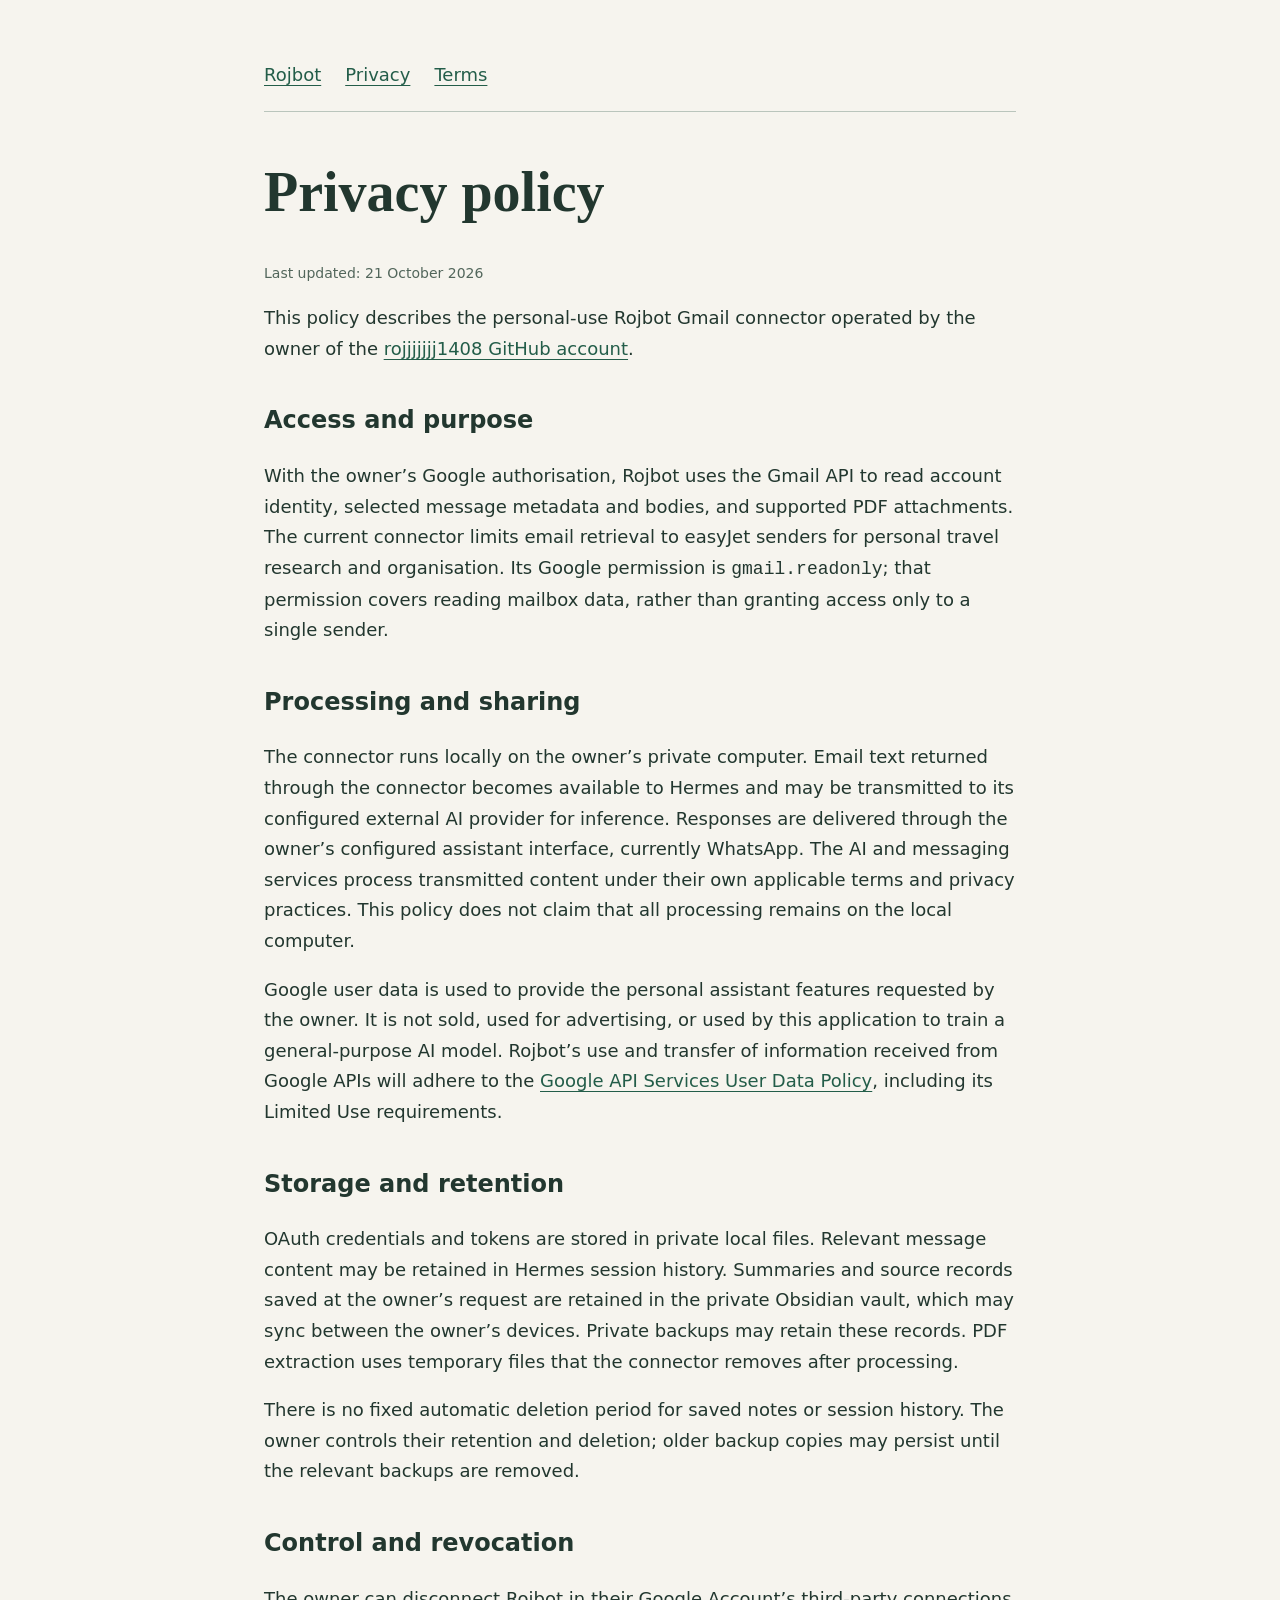
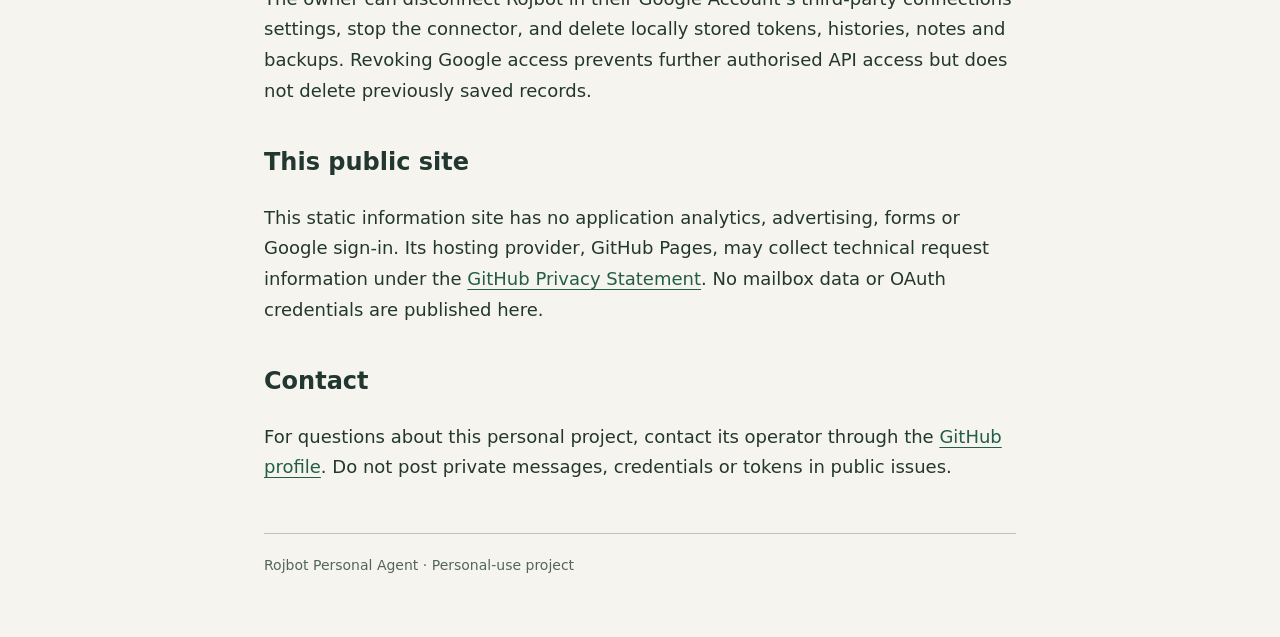
==== privacy.html @ 6235ceee "Add Rojbot personal app information and privacy pages" ====
<!doctype html>
<html lang="en"><head><meta charset="utf-8"><meta name="viewport" content="width=device-width,initial-scale=1"><meta name="description" content="Rojbot personal assistant: Gmail connector information and privacy practices."><title>Privacy policy · Rojbot</title><link rel="stylesheet" href="style.css"></head><body><main><nav aria-label="Main navigation"><a href="index.html">Rojbot</a><a href="privacy.html">Privacy</a><a href="terms.html">Terms</a></nav><h1>Privacy policy</h1><p class="label">Last updated: 21 October 2026</p><p>This policy describes the personal-use Rojbot Gmail connector operated by the owner of the <a href="https://github.com/rojjjjjjj1408">rojjjjjjj1408 GitHub account</a>.</p><h2>Access and purpose</h2><p>With the owner’s Google authorisation, Rojbot uses the Gmail API to read account identity, selected message metadata and bodies, and supported PDF attachments. The current connector limits email retrieval to easyJet senders for personal travel research and organisation. Its Google permission is <code>gmail.readonly</code>; that permission covers reading mailbox data, rather than granting access only to a single sender.</p><h2>Processing and sharing</h2><p>The connector runs locally on the owner’s private computer. Email text returned through the connector becomes available to Hermes and may be transmitted to its configured external AI provider for inference. Responses are delivered through the owner’s configured assistant interface, currently WhatsApp. The AI and messaging services process transmitted content under their own applicable terms and privacy practices. This policy does not claim that all processing remains on the local computer.</p><p>Google user data is used to provide the personal assistant features requested by the owner. It is not sold, used for advertising, or used by this application to train a general-purpose AI model. Rojbot’s use and transfer of information received from Google APIs will adhere to the <a href="https://developers.google.com/terms/api-services-user-data-policy">Google API Services User Data Policy</a>, including its Limited Use requirements.</p><h2>Storage and retention</h2><p>OAuth credentials and tokens are stored in private local files. Relevant message content may be retained in Hermes session history. Summaries and source records saved at the owner’s request are retained in the private Obsidian vault, which may sync between the owner’s devices. Private backups may retain these records. PDF extraction uses temporary files that the connector removes after processing.</p><p>There is no fixed automatic deletion period for saved notes or session history. The owner controls their retention and deletion; older backup copies may persist until the relevant backups are removed.</p><h2>Control and revocation</h2><p>The owner can disconnect Rojbot in their Google Account’s third-party connections settings, stop the connector, and delete locally stored tokens, histories, notes and backups. Revoking Google access prevents further authorised API access but does not delete previously saved records.</p><h2>This public site</h2><p>This static information site has no application analytics, advertising, forms or Google sign-in. Its hosting provider, GitHub Pages, may collect technical request information under the <a href="https://docs.github.com/en/site-policy/privacy-policies/github-general-privacy-statement">GitHub Privacy Statement</a>. No mailbox data or OAuth credentials are published here.</p><h2>Contact</h2><p>For questions about this personal project, contact its operator through the <a href="https://github.com/rojjjjjjj1408">GitHub profile</a>. Do not post private messages, credentials or tokens in public issues.</p><footer>Rojbot Personal Agent · Personal-use project</footer></main></body></html>
---- style.css ----
*{box-sizing:border-box}body{margin:0;background:#f6f4ee;color:#22372f;font:18px/1.7 system-ui,sans-serif}main{max-width:800px;margin:auto;padding:60px 24px}nav{display:flex;gap:24px;flex-wrap:wrap;border-bottom:1px solid #bac5bc;padding-bottom:20px}a{color:#235d49;text-underline-offset:4px}h1{font:600 clamp(36px,7vw,56px)/1.15 Georgia,serif;margin-top:48px}h2{font-size:24px;margin-top:36px}.label,footer{font-size:14px;color:#52665b}footer{margin-top:50px;border-top:1px solid #bac5bc;padding-top:20px}
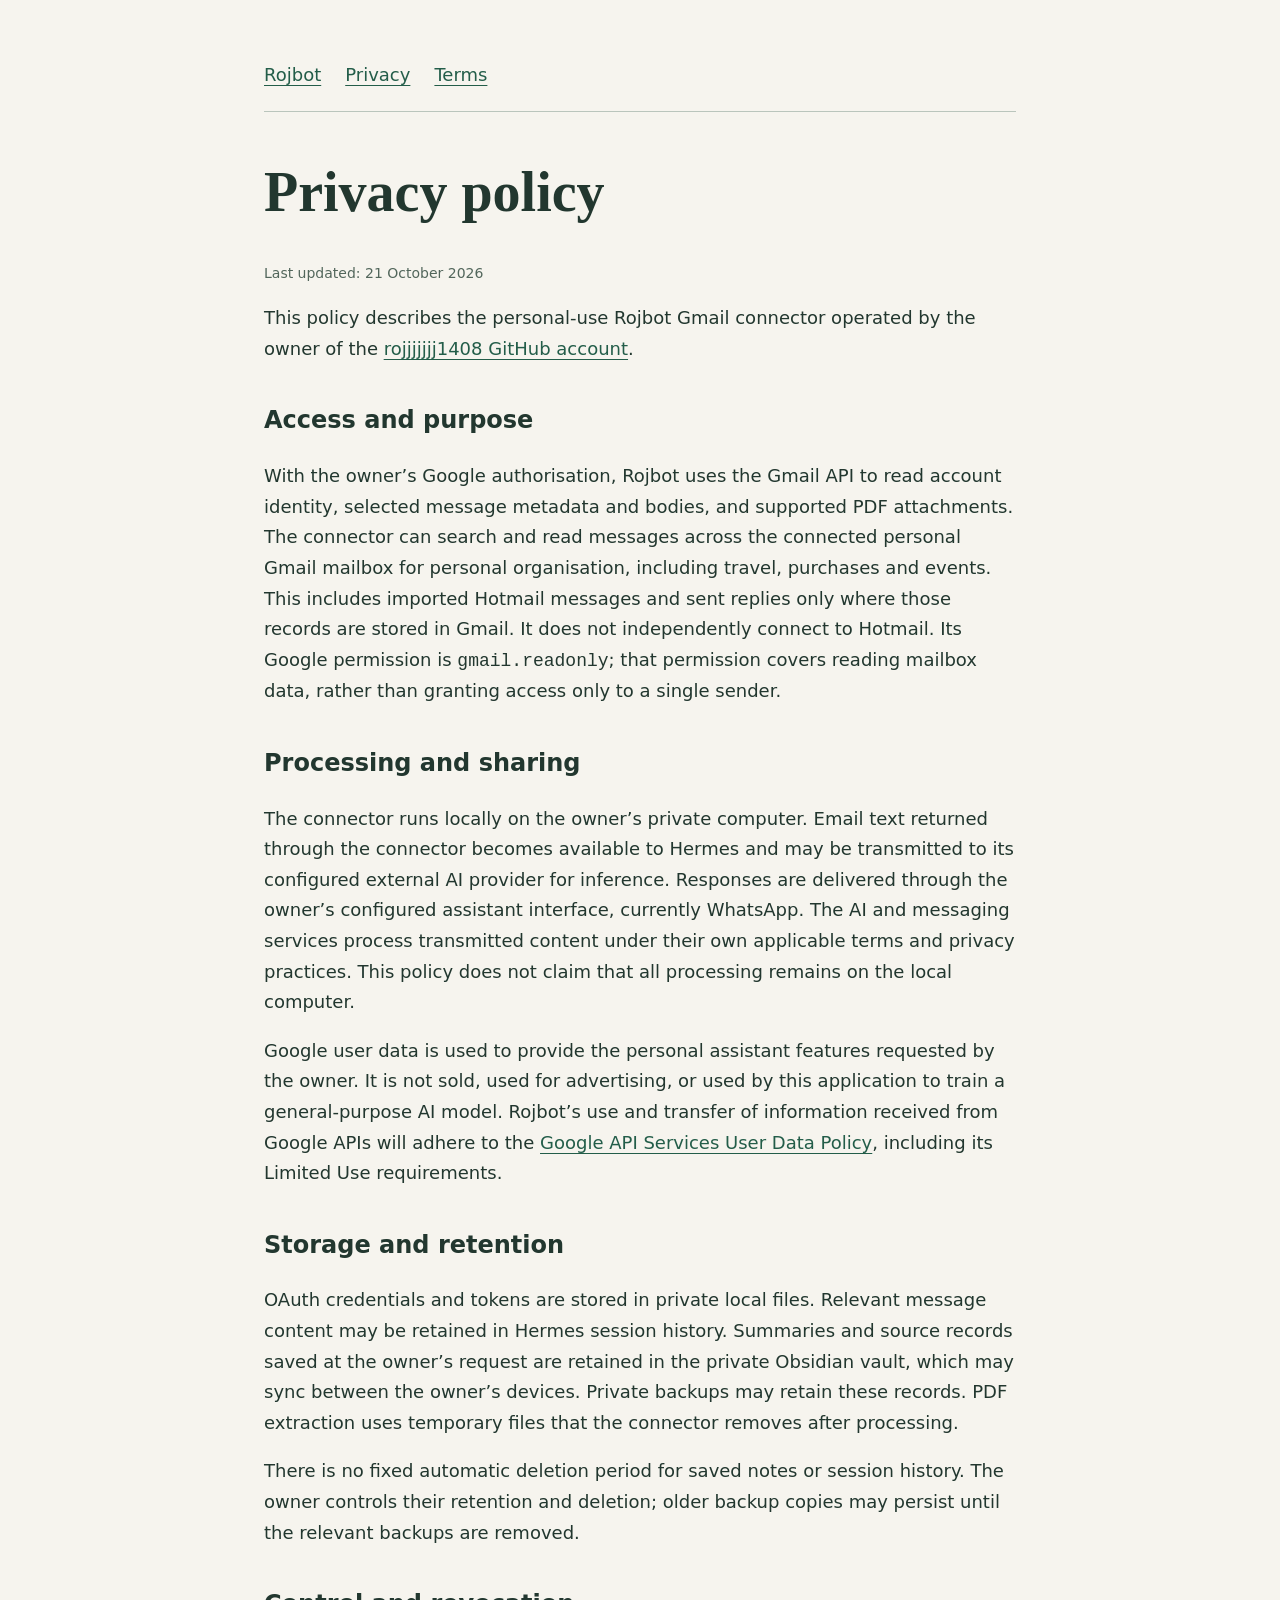
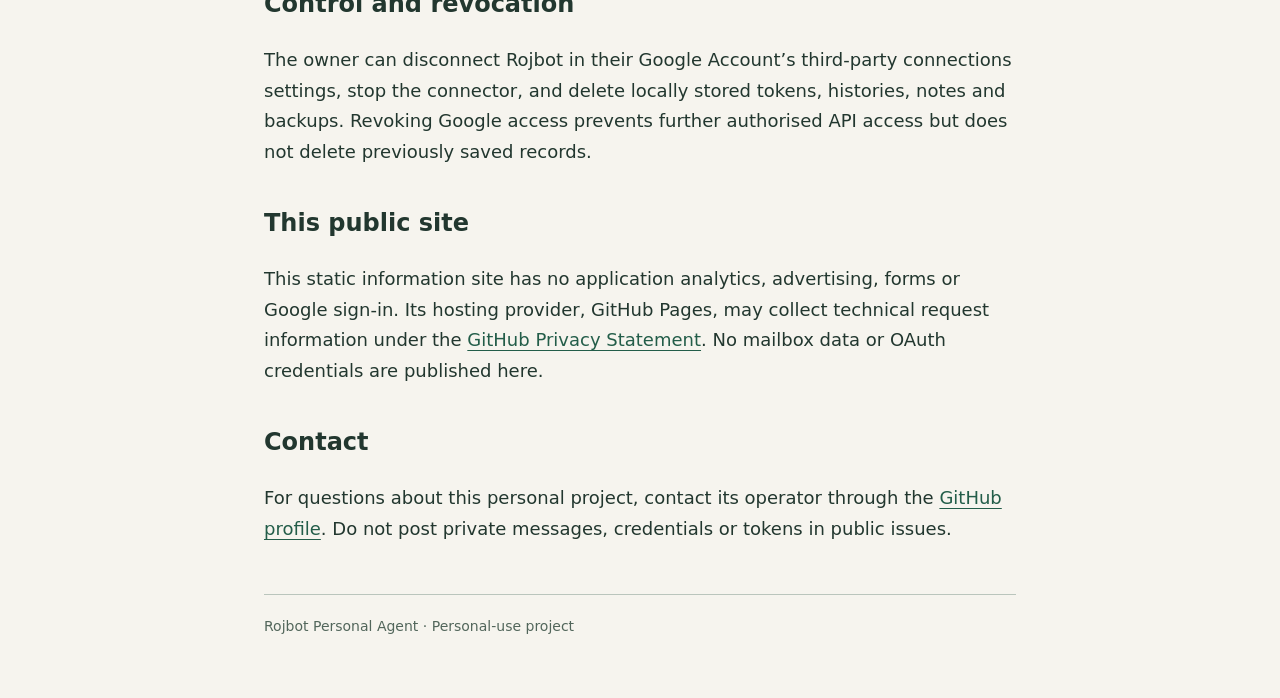
==== commit 57ed93e9: "Describe expanded read-only personal Gmail access" ====
--- a/privacy.html
+++ b/privacy.html
@@ -1,2 +1,2 @@
 <!doctype html>
-<html lang="en"><head><meta charset="utf-8"><meta name="viewport" content="width=device-width,initial-scale=1"><meta name="description" content="Rojbot personal assistant: Gmail connector information and privacy practices."><title>Privacy policy · Rojbot</title><link rel="stylesheet" href="style.css"></head><body><main><nav aria-label="Main navigation"><a href="index.html">Rojbot</a><a href="privacy.html">Privacy</a><a href="terms.html">Terms</a></nav><h1>Privacy policy</h1><p class="label">Last updated: 21 October 2026</p><p>This policy describes the personal-use Rojbot Gmail connector operated by the owner of the <a href="https://github.com/rojjjjjjj1408">rojjjjjjj1408 GitHub account</a>.</p><h2>Access and purpose</h2><p>With the owner’s Google authorisation, Rojbot uses the Gmail API to read account identity, selected message metadata and bodies, and supported PDF attachments. The current connector limits email retrieval to easyJet senders for personal travel research and organisation. Its Google permission is <code>gmail.readonly</code>; that permission covers reading mailbox data, rather than granting access only to a single sender.</p><h2>Processing and sharing</h2><p>The connector runs locally on the owner’s private computer. Email text returned through the connector becomes available to Hermes and may be transmitted to its configured external AI provider for inference. Responses are delivered through the owner’s configured assistant interface, currently WhatsApp. The AI and messaging services process transmitted content under their own applicable terms and privacy practices. This policy does not claim that all processing remains on the local computer.</p><p>Google user data is used to provide the personal assistant features requested by the owner. It is not sold, used for advertising, or used by this application to train a general-purpose AI model. Rojbot’s use and transfer of information received from Google APIs will adhere to the <a href="https://developers.google.com/terms/api-services-user-data-policy">Google API Services User Data Policy</a>, including its Limited Use requirements.</p><h2>Storage and retention</h2><p>OAuth credentials and tokens are stored in private local files. Relevant message content may be retained in Hermes session history. Summaries and source records saved at the owner’s request are retained in the private Obsidian vault, which may sync between the owner’s devices. Private backups may retain these records. PDF extraction uses temporary files that the connector removes after processing.</p><p>There is no fixed automatic deletion period for saved notes or session history. The owner controls their retention and deletion; older backup copies may persist until the relevant backups are removed.</p><h2>Control and revocation</h2><p>The owner can disconnect Rojbot in their Google Account’s third-party connections settings, stop the connector, and delete locally stored tokens, histories, notes and backups. Revoking Google access prevents further authorised API access but does not delete previously saved records.</p><h2>This public site</h2><p>This static information site has no application analytics, advertising, forms or Google sign-in. Its hosting provider, GitHub Pages, may collect technical request information under the <a href="https://docs.github.com/en/site-policy/privacy-policies/github-general-privacy-statement">GitHub Privacy Statement</a>. No mailbox data or OAuth credentials are published here.</p><h2>Contact</h2><p>For questions about this personal project, contact its operator through the <a href="https://github.com/rojjjjjjj1408">GitHub profile</a>. Do not post private messages, credentials or tokens in public issues.</p><footer>Rojbot Personal Agent · Personal-use project</footer></main></body></html>
+<html lang="en"><head><meta charset="utf-8"><meta name="viewport" content="width=device-width,initial-scale=1"><meta name="description" content="Rojbot personal assistant: Gmail connector information and privacy practices."><title>Privacy policy · Rojbot</title><link rel="stylesheet" href="style.css"></head><body><main><nav aria-label="Main navigation"><a href="index.html">Rojbot</a><a href="privacy.html">Privacy</a><a href="terms.html">Terms</a></nav><h1>Privacy policy</h1><p class="label">Last updated: 21 October 2026</p><p>This policy describes the personal-use Rojbot Gmail connector operated by the owner of the <a href="https://github.com/rojjjjjjj1408">rojjjjjjj1408 GitHub account</a>.</p><h2>Access and purpose</h2><p>With the owner’s Google authorisation, Rojbot uses the Gmail API to read account identity, selected message metadata and bodies, and supported PDF attachments. The connector can search and read messages across the connected personal Gmail mailbox for personal organisation, including travel, purchases and events. This includes imported Hotmail messages and sent replies only where those records are stored in Gmail. It does not independently connect to Hotmail. Its Google permission is <code>gmail.readonly</code>; that permission covers reading mailbox data, rather than granting access only to a single sender.</p><h2>Processing and sharing</h2><p>The connector runs locally on the owner’s private computer. Email text returned through the connector becomes available to Hermes and may be transmitted to its configured external AI provider for inference. Responses are delivered through the owner’s configured assistant interface, currently WhatsApp. The AI and messaging services process transmitted content under their own applicable terms and privacy practices. This policy does not claim that all processing remains on the local computer.</p><p>Google user data is used to provide the personal assistant features requested by the owner. It is not sold, used for advertising, or used by this application to train a general-purpose AI model. Rojbot’s use and transfer of information received from Google APIs will adhere to the <a href="https://developers.google.com/terms/api-services-user-data-policy">Google API Services User Data Policy</a>, including its Limited Use requirements.</p><h2>Storage and retention</h2><p>OAuth credentials and tokens are stored in private local files. Relevant message content may be retained in Hermes session history. Summaries and source records saved at the owner’s request are retained in the private Obsidian vault, which may sync between the owner’s devices. Private backups may retain these records. PDF extraction uses temporary files that the connector removes after processing.</p><p>There is no fixed automatic deletion period for saved notes or session history. The owner controls their retention and deletion; older backup copies may persist until the relevant backups are removed.</p><h2>Control and revocation</h2><p>The owner can disconnect Rojbot in their Google Account’s third-party connections settings, stop the connector, and delete locally stored tokens, histories, notes and backups. Revoking Google access prevents further authorised API access but does not delete previously saved records.</p><h2>This public site</h2><p>This static information site has no application analytics, advertising, forms or Google sign-in. Its hosting provider, GitHub Pages, may collect technical request information under the <a href="https://docs.github.com/en/site-policy/privacy-policies/github-general-privacy-statement">GitHub Privacy Statement</a>. No mailbox data or OAuth credentials are published here.</p><h2>Contact</h2><p>For questions about this personal project, contact its operator through the <a href="https://github.com/rojjjjjjj1408">GitHub profile</a>. Do not post private messages, credentials or tokens in public issues.</p><footer>Rojbot Personal Agent · Personal-use project</footer></main></body></html>
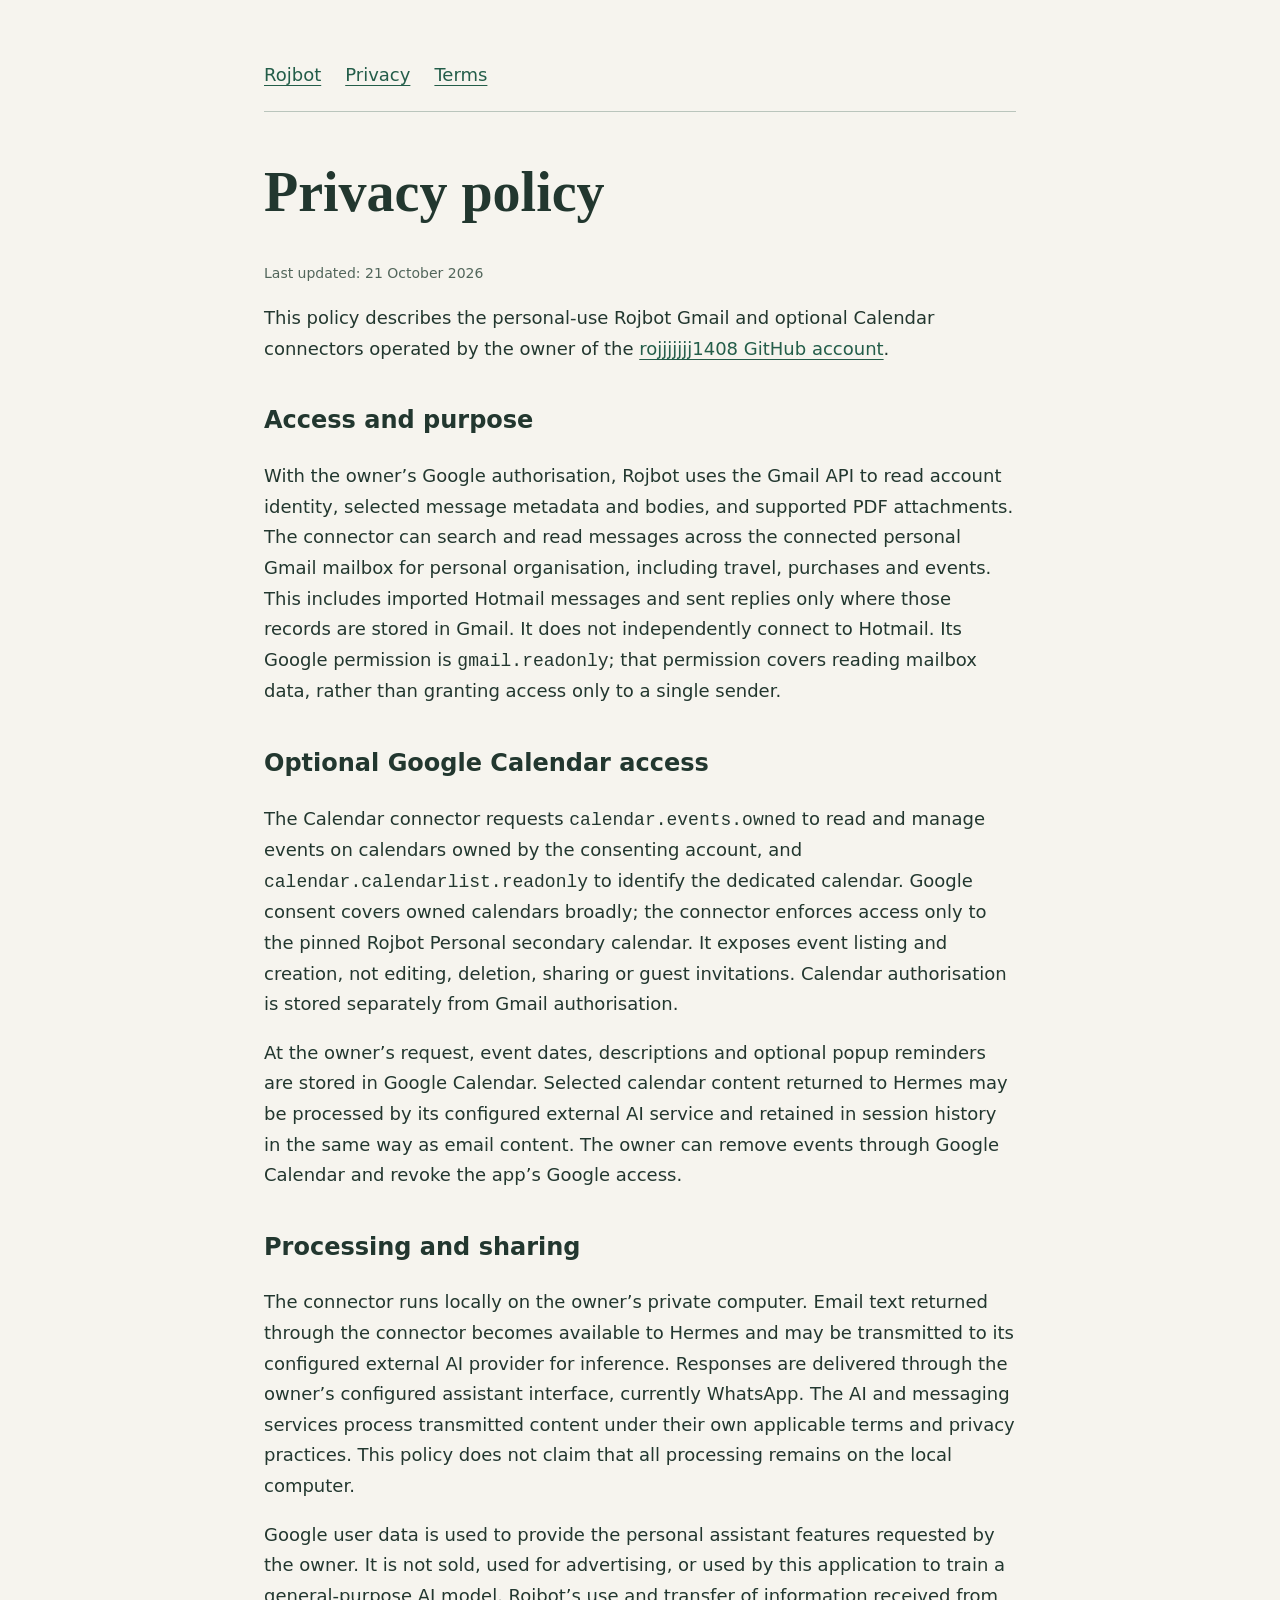
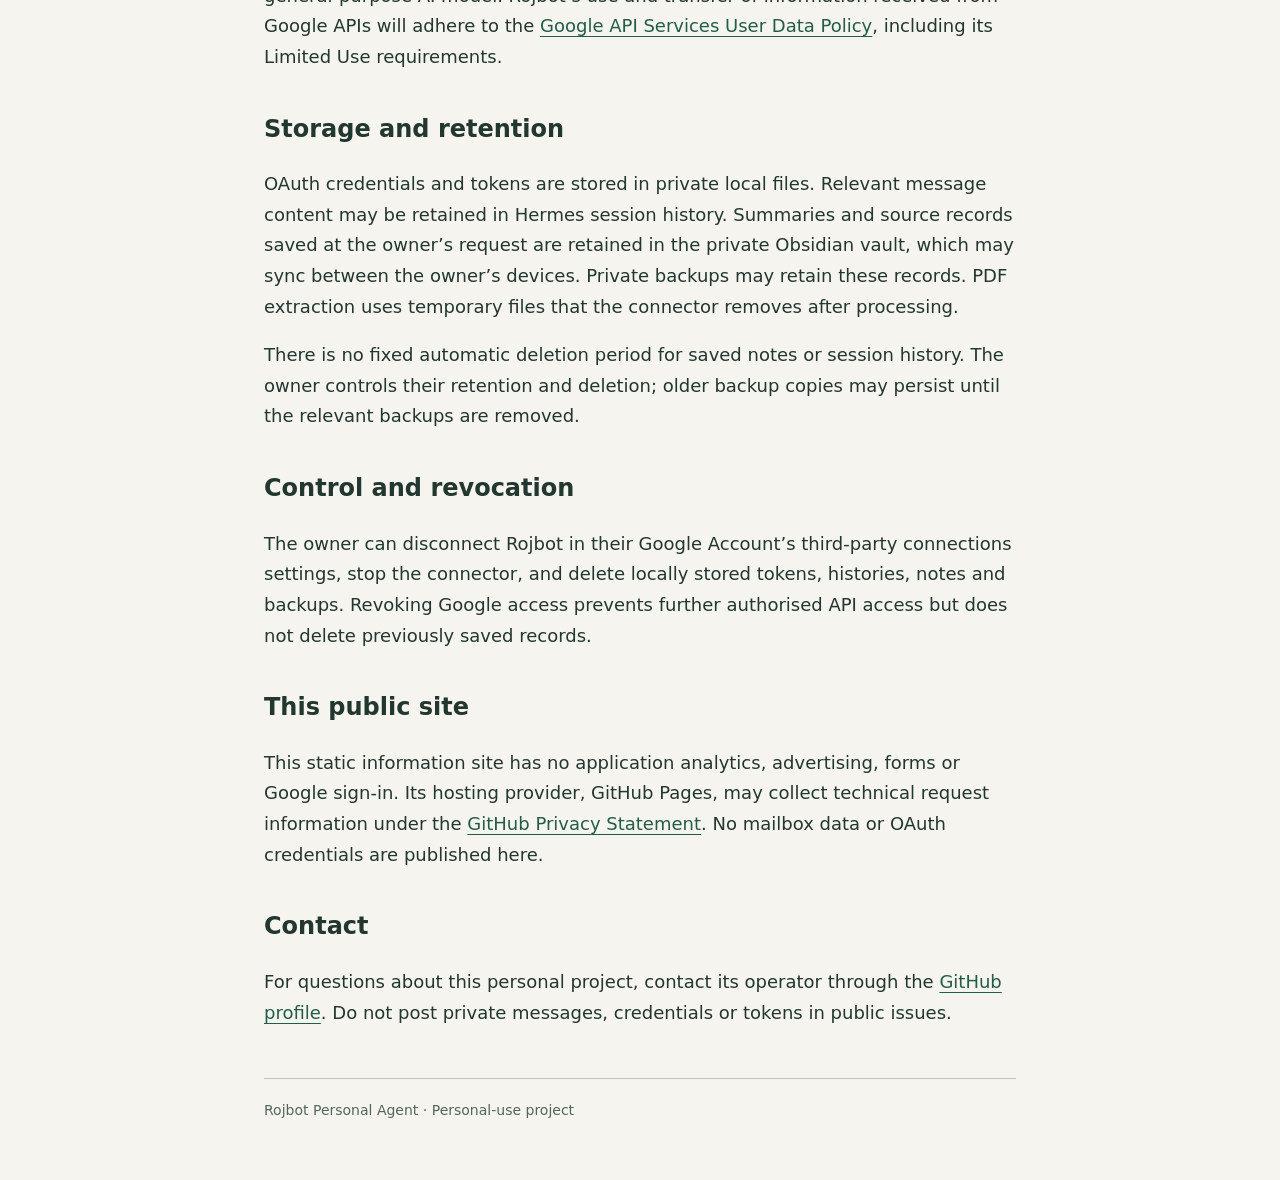
==== commit fa6419f9: "Document optional personal Calendar access separately from Gmail" ====
--- a/privacy.html
+++ b/privacy.html
@@ -1,2 +1,2 @@
 <!doctype html>
-<html lang="en"><head><meta charset="utf-8"><meta name="viewport" content="width=device-width,initial-scale=1"><meta name="description" content="Rojbot personal assistant: Gmail connector information and privacy practices."><title>Privacy policy · Rojbot</title><link rel="stylesheet" href="style.css"></head><body><main><nav aria-label="Main navigation"><a href="index.html">Rojbot</a><a href="privacy.html">Privacy</a><a href="terms.html">Terms</a></nav><h1>Privacy policy</h1><p class="label">Last updated: 21 October 2026</p><p>This policy describes the personal-use Rojbot Gmail connector operated by the owner of the <a href="https://github.com/rojjjjjjj1408">rojjjjjjj1408 GitHub account</a>.</p><h2>Access and purpose</h2><p>With the owner’s Google authorisation, Rojbot uses the Gmail API to read account identity, selected message metadata and bodies, and supported PDF attachments. The connector can search and read messages across the connected personal Gmail mailbox for personal organisation, including travel, purchases and events. This includes imported Hotmail messages and sent replies only where those records are stored in Gmail. It does not independently connect to Hotmail. Its Google permission is <code>gmail.readonly</code>; that permission covers reading mailbox data, rather than granting access only to a single sender.</p><h2>Processing and sharing</h2><p>The connector runs locally on the owner’s private computer. Email text returned through the connector becomes available to Hermes and may be transmitted to its configured external AI provider for inference. Responses are delivered through the owner’s configured assistant interface, currently WhatsApp. The AI and messaging services process transmitted content under their own applicable terms and privacy practices. This policy does not claim that all processing remains on the local computer.</p><p>Google user data is used to provide the personal assistant features requested by the owner. It is not sold, used for advertising, or used by this application to train a general-purpose AI model. Rojbot’s use and transfer of information received from Google APIs will adhere to the <a href="https://developers.google.com/terms/api-services-user-data-policy">Google API Services User Data Policy</a>, including its Limited Use requirements.</p><h2>Storage and retention</h2><p>OAuth credentials and tokens are stored in private local files. Relevant message content may be retained in Hermes session history. Summaries and source records saved at the owner’s request are retained in the private Obsidian vault, which may sync between the owner’s devices. Private backups may retain these records. PDF extraction uses temporary files that the connector removes after processing.</p><p>There is no fixed automatic deletion period for saved notes or session history. The owner controls their retention and deletion; older backup copies may persist until the relevant backups are removed.</p><h2>Control and revocation</h2><p>The owner can disconnect Rojbot in their Google Account’s third-party connections settings, stop the connector, and delete locally stored tokens, histories, notes and backups. Revoking Google access prevents further authorised API access but does not delete previously saved records.</p><h2>This public site</h2><p>This static information site has no application analytics, advertising, forms or Google sign-in. Its hosting provider, GitHub Pages, may collect technical request information under the <a href="https://docs.github.com/en/site-policy/privacy-policies/github-general-privacy-statement">GitHub Privacy Statement</a>. No mailbox data or OAuth credentials are published here.</p><h2>Contact</h2><p>For questions about this personal project, contact its operator through the <a href="https://github.com/rojjjjjjj1408">GitHub profile</a>. Do not post private messages, credentials or tokens in public issues.</p><footer>Rojbot Personal Agent · Personal-use project</footer></main></body></html>
+<html lang="en"><head><meta charset="utf-8"><meta name="viewport" content="width=device-width,initial-scale=1"><meta name="description" content="Rojbot personal assistant: Gmail connector information and privacy practices."><title>Privacy policy · Rojbot</title><link rel="stylesheet" href="style.css"></head><body><main><nav aria-label="Main navigation"><a href="index.html">Rojbot</a><a href="privacy.html">Privacy</a><a href="terms.html">Terms</a></nav><h1>Privacy policy</h1><p class="label">Last updated: 21 October 2026</p><p>This policy describes the personal-use Rojbot Gmail and optional Calendar connectors operated by the owner of the <a href="https://github.com/rojjjjjjj1408">rojjjjjjj1408 GitHub account</a>.</p><h2>Access and purpose</h2><p>With the owner’s Google authorisation, Rojbot uses the Gmail API to read account identity, selected message metadata and bodies, and supported PDF attachments. The connector can search and read messages across the connected personal Gmail mailbox for personal organisation, including travel, purchases and events. This includes imported Hotmail messages and sent replies only where those records are stored in Gmail. It does not independently connect to Hotmail. Its Google permission is <code>gmail.readonly</code>; that permission covers reading mailbox data, rather than granting access only to a single sender.</p><h2>Optional Google Calendar access</h2><p>The Calendar connector requests <code>calendar.events.owned</code> to read and manage events on calendars owned by the consenting account, and <code>calendar.calendarlist.readonly</code> to identify the dedicated calendar. Google consent covers owned calendars broadly; the connector enforces access only to the pinned Rojbot Personal secondary calendar. It exposes event listing and creation, not editing, deletion, sharing or guest invitations. Calendar authorisation is stored separately from Gmail authorisation.</p><p>At the owner’s request, event dates, descriptions and optional popup reminders are stored in Google Calendar. Selected calendar content returned to Hermes may be processed by its configured external AI service and retained in session history in the same way as email content. The owner can remove events through Google Calendar and revoke the app’s Google access.</p><h2>Processing and sharing</h2><p>The connector runs locally on the owner’s private computer. Email text returned through the connector becomes available to Hermes and may be transmitted to its configured external AI provider for inference. Responses are delivered through the owner’s configured assistant interface, currently WhatsApp. The AI and messaging services process transmitted content under their own applicable terms and privacy practices. This policy does not claim that all processing remains on the local computer.</p><p>Google user data is used to provide the personal assistant features requested by the owner. It is not sold, used for advertising, or used by this application to train a general-purpose AI model. Rojbot’s use and transfer of information received from Google APIs will adhere to the <a href="https://developers.google.com/terms/api-services-user-data-policy">Google API Services User Data Policy</a>, including its Limited Use requirements.</p><h2>Storage and retention</h2><p>OAuth credentials and tokens are stored in private local files. Relevant message content may be retained in Hermes session history. Summaries and source records saved at the owner’s request are retained in the private Obsidian vault, which may sync between the owner’s devices. Private backups may retain these records. PDF extraction uses temporary files that the connector removes after processing.</p><p>There is no fixed automatic deletion period for saved notes or session history. The owner controls their retention and deletion; older backup copies may persist until the relevant backups are removed.</p><h2>Control and revocation</h2><p>The owner can disconnect Rojbot in their Google Account’s third-party connections settings, stop the connector, and delete locally stored tokens, histories, notes and backups. Revoking Google access prevents further authorised API access but does not delete previously saved records.</p><h2>This public site</h2><p>This static information site has no application analytics, advertising, forms or Google sign-in. Its hosting provider, GitHub Pages, may collect technical request information under the <a href="https://docs.github.com/en/site-policy/privacy-policies/github-general-privacy-statement">GitHub Privacy Statement</a>. No mailbox data or OAuth credentials are published here.</p><h2>Contact</h2><p>For questions about this personal project, contact its operator through the <a href="https://github.com/rojjjjjjj1408">GitHub profile</a>. Do not post private messages, credentials or tokens in public issues.</p><footer>Rojbot Personal Agent · Personal-use project</footer></main></body></html>
